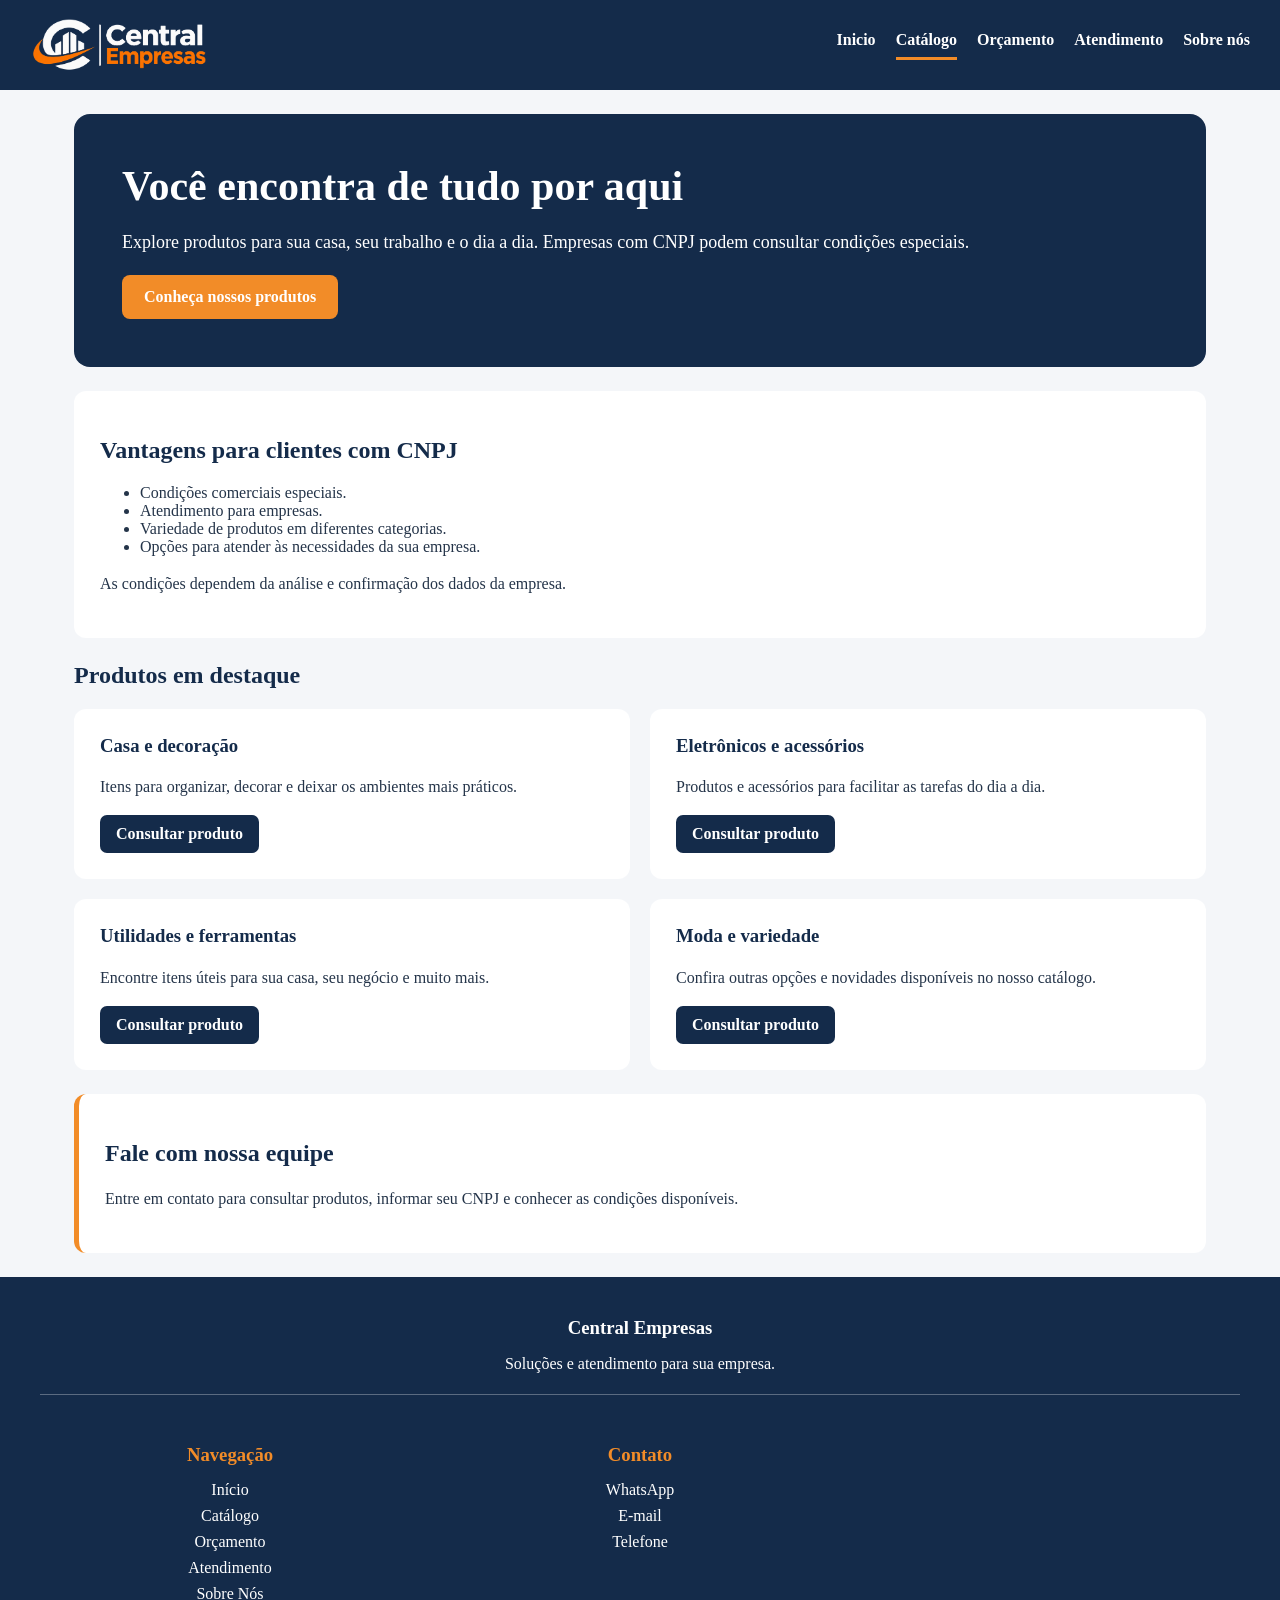
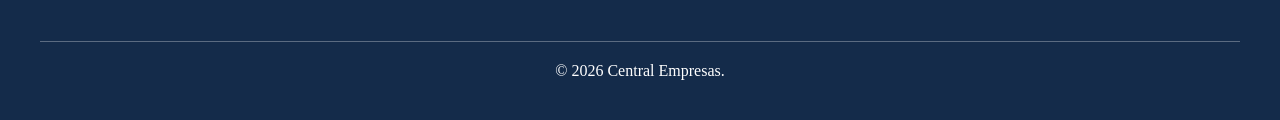
==== public/index.html @ d6b47f9c "atualizacao do codigo v2" ====
<!DOCTYPE html>
<html lang="pt-br">
<head>
    <meta charset="UTF-8">
    <meta name="viewport" content="width=device-width, initial-scale=1.0">
    <meta http-equiv="refresh" content="0; url=./catalogo-cnpj.html">
    <link rel="canonical" href="./catalogo-cnpj.html">
    <title>Central Empresas</title>
</head>
<body>
    <p>Redirecionando para o <a href="./catalogo-cnpj.html">Catálogo</a>...</p>
</body>
</html>
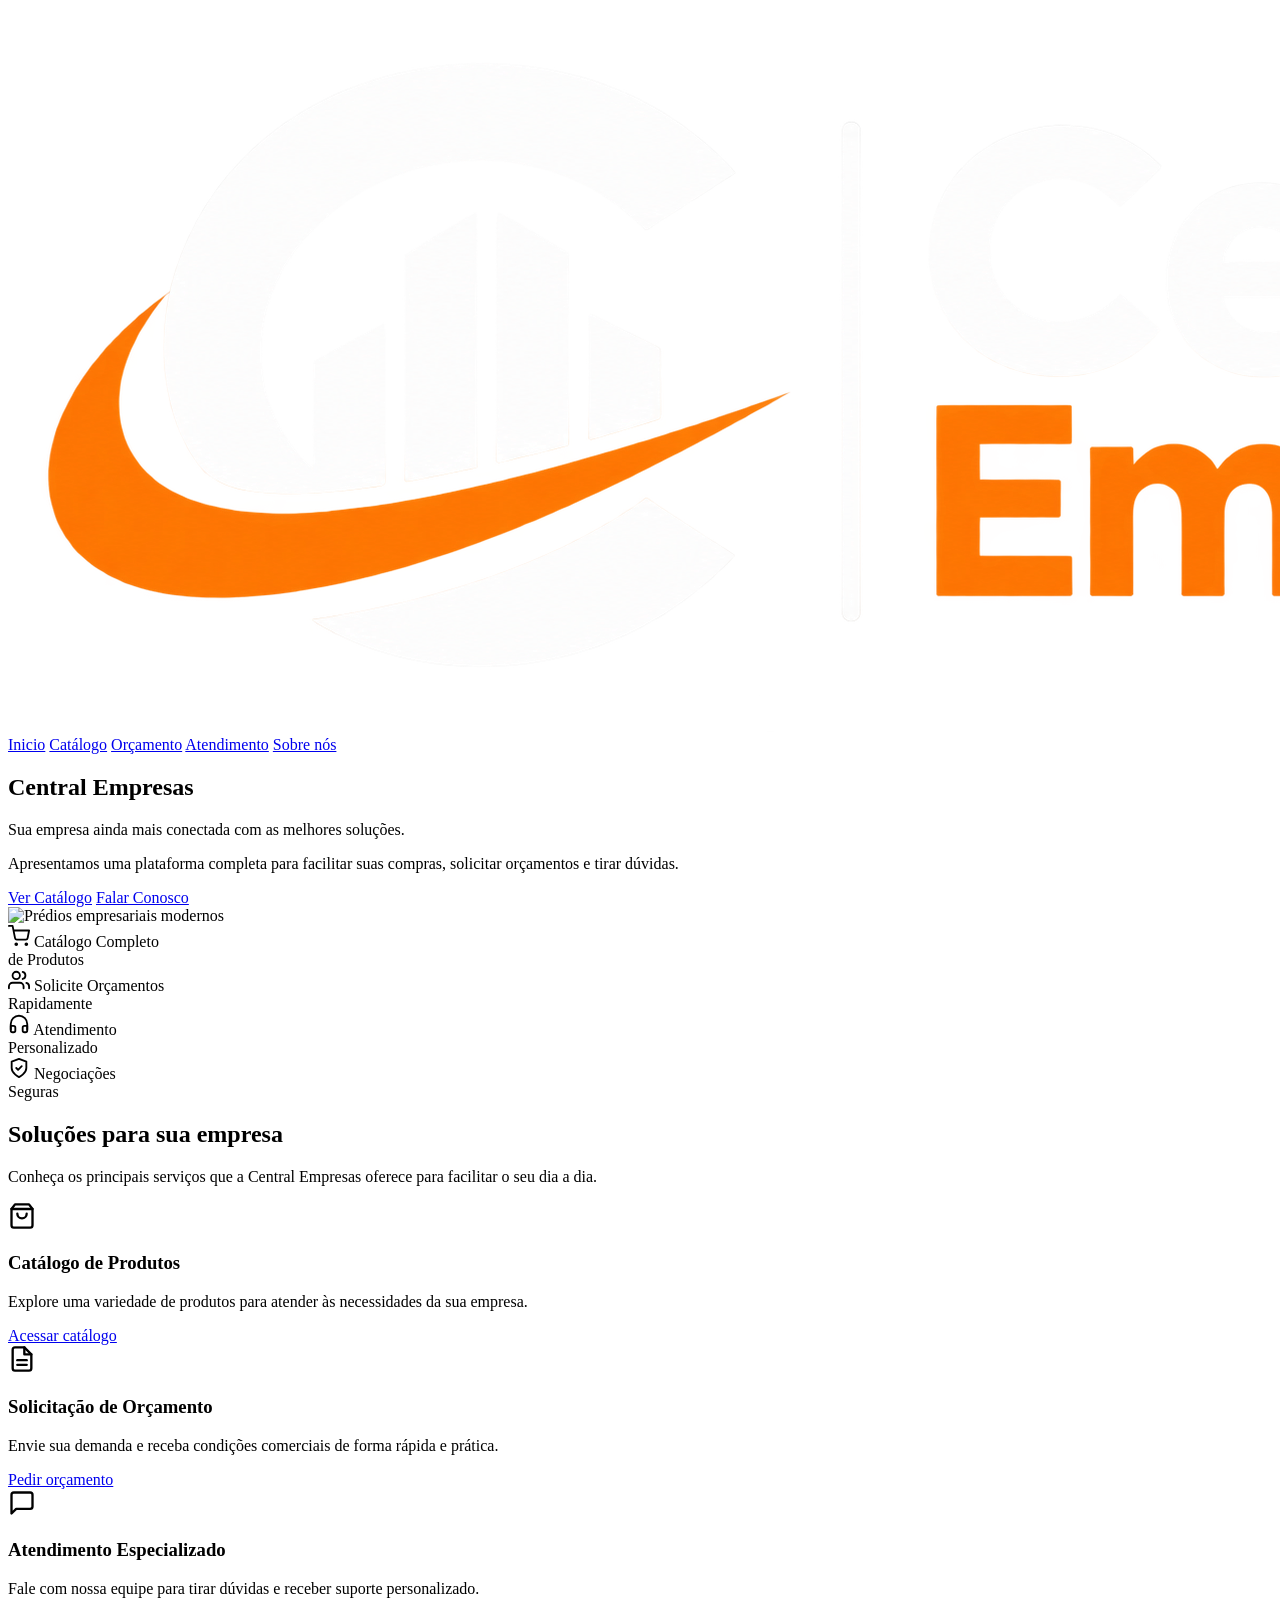
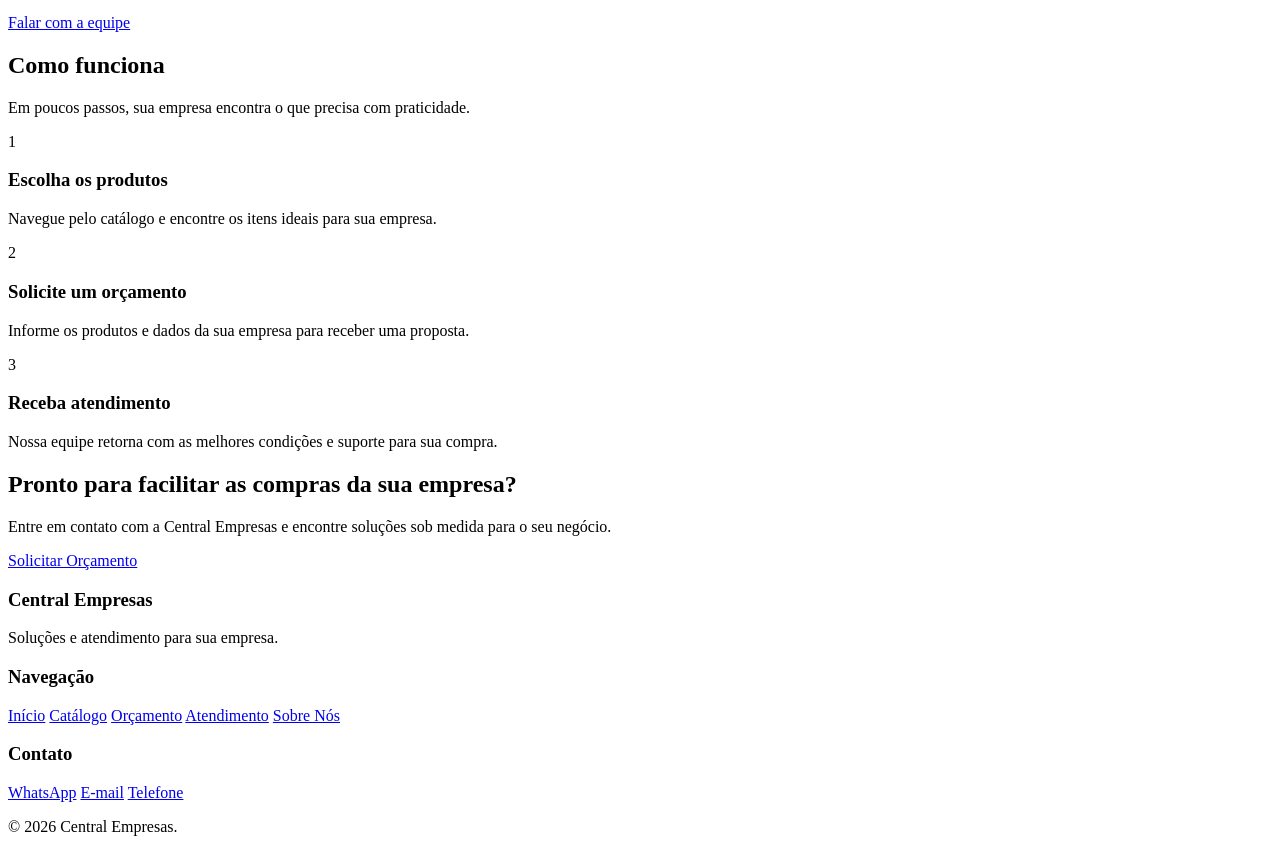
==== commit d37cd10b: "primeiro commit de teste" ====
--- a/public/index.html
+++ b/public/index.html
@@ -1,13 +1,151 @@
 <!DOCTYPE html>
-<html lang="pt-br">
+<html lang="pt-BR">
 <head>
     <meta charset="UTF-8">
     <meta name="viewport" content="width=device-width, initial-scale=1.0">
-    <meta http-equiv="refresh" content="0; url=./catalogo-cnpj.html">
-    <link rel="canonical" href="./catalogo-cnpj.html">
-    <title>Central Empresas</title>
+    <meta name="description" content="Central Empresas - sua empresa ainda mais conectada com as melhores soluções.">
+    <title>Central Empresas | Home</title>
+    <link rel="stylesheet" href="home.css">
 </head>
 <body>
-    <p>Redirecionando para o <a href="./catalogo-cnpj.html">Catálogo</a>...</p>
+    <header>
+        <img src="logo.png" alt="Logo Central Empresas" class="logo">
+        <nav>
+            <a href="index.html" aria-current="page">Inicio</a>
+            <a href="catalogo-cnpj.html">Catálogo</a>
+            <a href="orcamento.html">Orçamento</a>
+            <a href="atendimento.html">Atendimento</a>
+            <a href="sobre_nos.html">Sobre nós</a>&#x20;
+        </nav>
+    </header>
+
+    <main>
+        <section class="hero">
+            <div class="hero-conteudo">
+                <h1>Central <span>Empresas</span></h1>
+                <p class="hero-subtitulo">Sua empresa ainda mais conectada com as melhores soluções.</p>
+                <p class="hero-descricao">Apresentamos uma plataforma completa para facilitar suas compras, solicitar orçamentos e tirar dúvidas.</p>
+                <div class="hero-botoes">
+                    <a href="catalogo-cnpj.html" class="btn btn-primario">Ver Catálogo</a>
+                    <a href="atendimento.html" class="btn btn-secundario">Falar Conosco</a>
+                </div>
+            </div>
+            <div class="hero-imagem">
+                <img src="https://images.unsplash.com/photo-1486406146926-c627a92ad1ab?auto=format&fit=crop&w=1200&q=80" alt="Prédios empresariais modernos">
+            </div>
+        </section>
+
+        <section class="diferenciais" aria-label="Diferenciais">
+            <div class="diferencial">
+                <span class="diferencial-icone" aria-hidden="true">
+                    <svg width="22" height="22" viewBox="0 0 24 24" fill="none" stroke="currentColor" stroke-width="2" stroke-linecap="round" stroke-linejoin="round"><circle cx="9" cy="21" r="1"></circle><circle cx="20" cy="21" r="1"></circle><path d="M1 1h4l2.68 13.39a2 2 0 0 0 2 1.61h9.72a2 2 0 0 0 2-1.61L23 6H6"></path></svg>
+                </span>
+                <span>Catálogo Completo<br>de Produtos</span>
+            </div>
+            <div class="diferencial">
+                <span class="diferencial-icone" aria-hidden="true">
+                    <svg width="22" height="22" viewBox="0 0 24 24" fill="none" stroke="currentColor" stroke-width="2" stroke-linecap="round" stroke-linejoin="round"><path d="M17 21v-2a4 4 0 0 0-4-4H5a4 4 0 0 0-4 4v2"></path><circle cx="9" cy="7" r="4"></circle><path d="M23 21v-2a4 4 0 0 0-3-3.87"></path><path d="M16 3.13a4 4 0 0 1 0 7.75"></path></svg>
+                </span>
+                <span>Solicite Orçamentos<br>Rapidamente</span>
+            </div>
+            <div class="diferencial">
+                <span class="diferencial-icone" aria-hidden="true">
+                    <svg width="22" height="22" viewBox="0 0 24 24" fill="none" stroke="currentColor" stroke-width="2" stroke-linecap="round" stroke-linejoin="round"><path d="M3 18v-6a9 9 0 0 1 18 0v6"></path><path d="M21 19a2 2 0 0 1-2 2h-1a2 2 0 0 1-2-2v-3a2 2 0 0 1 2-2h3z"></path><path d="M3 19a2 2 0 0 0 2 2h1a2 2 0 0 0 2-2v-3a2 2 0 0 0-2-2H3z"></path></svg>
+                </span>
+                <span>Atendimento<br>Personalizado</span>
+            </div>
+            <div class="diferencial">
+                <span class="diferencial-icone" aria-hidden="true">
+                    <svg width="22" height="22" viewBox="0 0 24 24" fill="none" stroke="currentColor" stroke-width="2" stroke-linecap="round" stroke-linejoin="round"><path d="M12 22s8-4 8-10V5l-8-3-8 3v7c0 6 8 10 8 10z"></path><path d="m9 12 2 2 4-4"></path></svg>
+                </span>
+                <span>Negociações<br>Seguras</span>
+            </div>
+        </section>
+
+        <section class="solucoes">
+            <div class="secao-titulo">
+                <h2>Soluções para sua empresa</h2>
+                <p>Conheça os principais serviços que a Central Empresas oferece para facilitar o seu dia a dia.</p>
+            </div>
+            <div class="solucoes-cards">
+                <article class="solucao-card">
+                    <div class="solucao-icone">
+                        <svg width="28" height="28" viewBox="0 0 24 24" fill="none" stroke="currentColor" stroke-width="2" stroke-linecap="round" stroke-linejoin="round"><path d="M6 2 3 6v14a2 2 0 0 0 2 2h14a2 2 0 0 0 2-2V6l-3-4z"></path><line x1="3" y1="6" x2="21" y2="6"></line><path d="M16 10a4 4 0 0 1-8 0"></path></svg>
+                    </div>
+                    <h3>Catálogo de Produtos</h3>
+                    <p>Explore uma variedade de produtos para atender às necessidades da sua empresa.</p>
+                    <a href="catalogo-cnpj.html" class="card-link">Acessar catálogo</a>
+                </article>
+                <article class="solucao-card">
+                    <div class="solucao-icone">
+                        <svg width="28" height="28" viewBox="0 0 24 24" fill="none" stroke="currentColor" stroke-width="2" stroke-linecap="round" stroke-linejoin="round"><path d="M14 2H6a2 2 0 0 0-2 2v16a2 2 0 0 0 2 2h12a2 2 0 0 0 2-2V8z"></path><polyline points="14 2 14 8 20 8"></polyline><line x1="16" y1="13" x2="8" y2="13"></line><line x1="16" y1="17" x2="8" y2="17"></line></svg>
+                    </div>
+                    <h3>Solicitação de Orçamento</h3>
+                    <p>Envie sua demanda e receba condições comerciais de forma rápida e prática.</p>
+                    <a href="orcamento.html" class="card-link">Pedir orçamento</a>
+                </article>
+                <article class="solucao-card">
+                    <div class="solucao-icone">
+                        <svg width="28" height="28" viewBox="0 0 24 24" fill="none" stroke="currentColor" stroke-width="2" stroke-linecap="round" stroke-linejoin="round"><path d="M21 15a2 2 0 0 1-2 2H7l-4 4V5a2 2 0 0 1 2-2h14a2 2 0 0 1 2 2z"></path></svg>
+                    </div>
+                    <h3>Atendimento Especializado</h3>
+                    <p>Fale com nossa equipe para tirar dúvidas e receber suporte personalizado.</p>
+                    <a href="atendimento.html" class="card-link">Falar com a equipe</a>
+                </article>
+            </div>
+        </section>
+
+        <section class="como-funciona">
+            <div class="secao-titulo">
+                <h2>Como funciona</h2>
+                <p>Em poucos passos, sua empresa encontra o que precisa com praticidade.</p>
+            </div>
+            <div class="passos">
+                <div class="passo">
+                    <span class="passo-numero">1</span>
+                    <h3>Escolha os produtos</h3>
+                    <p>Navegue pelo catálogo e encontre os itens ideais para sua empresa.</p>
+                </div>
+                <div class="passo">
+                    <span class="passo-numero">2</span>
+                    <h3>Solicite um orçamento</h3>
+                    <p>Informe os produtos e dados da sua empresa para receber uma proposta.</p>
+                </div>
+                <div class="passo">
+                    <span class="passo-numero">3</span>
+                    <h3>Receba atendimento</h3>
+                    <p>Nossa equipe retorna com as melhores condições e suporte para sua compra.</p>
+                </div>
+            </div>
+        </section>
+
+        <section class="cta-home">
+            <h2>Pronto para facilitar as compras da sua empresa?</h2>
+            <p>Entre em contato com a Central Empresas e encontre soluções sob medida para o seu negócio.</p>
+            <a href="orcamento.html" class="btn btn-primario">Solicitar Orçamento</a>
+        </section>
+    </main>
+
+    <footer>
+        <div class="footer-info">
+            <h3>Central Empresas</h3>
+            <p>Soluções e atendimento para sua empresa.</p>
+        </div>
+        <div class="footer-nav">
+            <h3>Navegação</h3>
+            <a href="index.html">Início</a>
+            <a href="catalogo-cnpj.html">Catálogo</a>
+            <a href="orcamento.html">Orçamento</a>
+            <a href="atendimento.html">Atendimento</a>
+            <a href="sobre_nos.html">Sobre Nós</a>
+        </div>
+        <div class="footer-contato">
+            <h3>Contato</h3>
+            <a href="atendimento.html">WhatsApp</a>
+            <a href="atendimento.html">E-mail</a>
+            <a href="atendimento.html">Telefone</a>
+        </div>
+        <p class="copyright">© 2026 Central Empresas.</p>
+    </footer>
 </body>
-</html>
+</html>
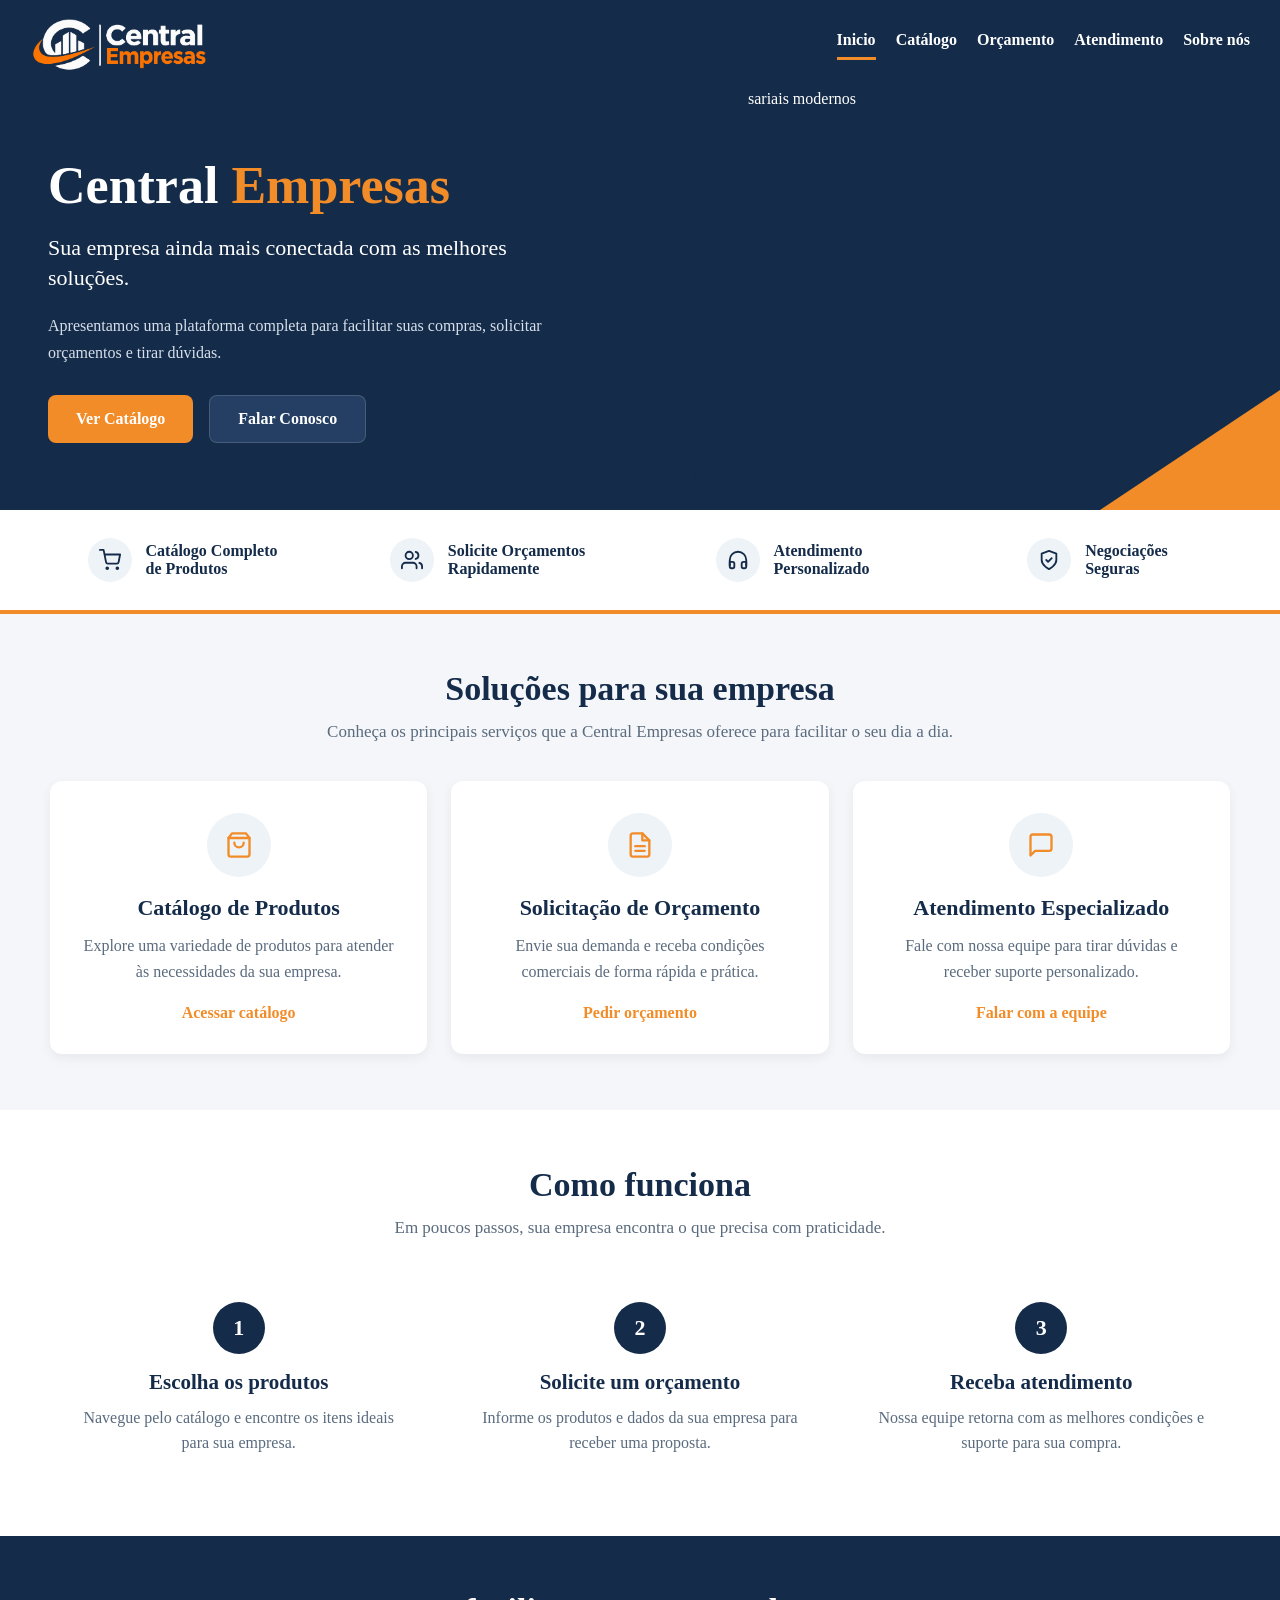
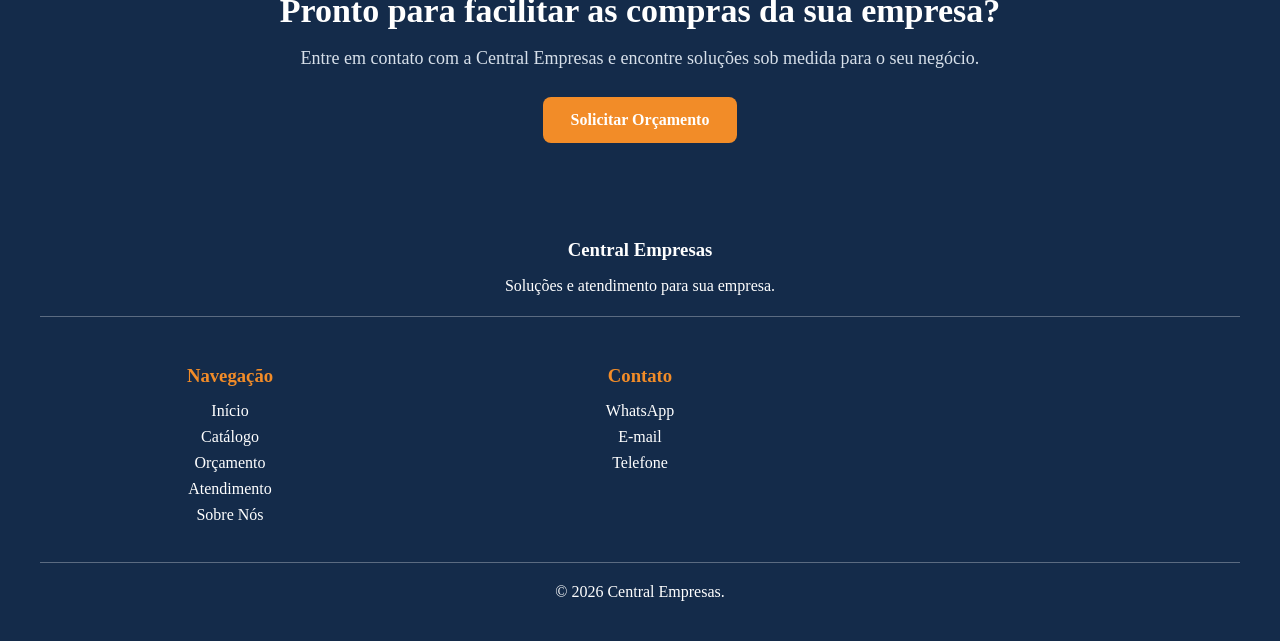
==== commit d68f707d: "Simplifica estilos da página inicial" ====
--- a/public/index.html
+++ b/public/index.html
@@ -5,7 +5,7 @@
     <meta name="viewport" content="width=device-width, initial-scale=1.0">
     <meta name="description" content="Central Empresas - sua empresa ainda mais conectada com as melhores soluções.">
     <title>Central Empresas | Home</title>
-    <link rel="stylesheet" href="home.css">
+    <link rel="stylesheet" href="index.css">
 </head>
 <body>
     <header>
--- a/public/index.css
+++ b/public/index.css
@@ -0,0 +1,461 @@
+:root {
+    --navy: #142b4a;
+    --orange: #f28c28;
+    --text: #243449;
+    --muted: #5a6b7d;
+    --background: #f4f6f9;
+    --soft-background: #eef3f8;
+    --white: #fff;
+}
+
+body {
+    margin: 0;
+    color: var(--text);
+    background: var(--background);
+}
+
+header,
+footer,
+.hero {
+    background: var(--navy);
+    color: var(--white);
+}
+
+header {
+    display: flex;
+    align-items: center;
+    justify-content: space-between;
+    padding: 15px 30px;
+}
+
+.logo {
+    width: 180px;
+}
+
+nav {
+    display: flex;
+    gap: 20px;
+}
+
+nav a {
+    color: var(--white);
+    font-size: 16px;
+    font-weight: bold;
+    text-decoration: none;
+}
+
+nav a:hover,
+.footer-nav a:hover,
+.footer-contato a:hover {
+    color: var(--orange);
+}
+
+nav a[aria-current="page"] {
+    padding-bottom: 8px;
+    border-bottom: 3px solid var(--orange);
+}
+
+.hero {
+    display: grid;
+    grid-template-columns: 1fr 1fr;
+    min-height: 420px;
+    overflow: hidden;
+}
+
+.hero-conteudo {
+    display: flex;
+    flex-direction: column;
+    justify-content: center;
+    padding: 56px 48px;
+}
+
+.hero-conteudo h1 {
+    margin: 0 0 18px;
+    font-size: 52px;
+    line-height: 1.1;
+}
+
+.hero-conteudo h1 span,
+.footer-nav h3,
+.footer-contato h3 {
+    color: var(--orange);
+}
+
+.hero-subtitulo {
+    max-width: 560px;
+    margin: 0 0 18px;
+    font-size: 22px;
+    line-height: 1.4;
+}
+
+.hero-descricao {
+    max-width: 560px;
+    margin: 0 0 28px;
+    color: #d7e0ea;
+    font-size: 16px;
+    line-height: 1.7;
+}
+
+.hero-botoes {
+    display: flex;
+    flex-wrap: wrap;
+    gap: 16px;
+}
+
+.btn {
+    display: inline-flex;
+    align-items: center;
+    justify-content: center;
+    padding: 14px 28px;
+    border-radius: 8px;
+    font-size: 16px;
+    font-weight: bold;
+    text-decoration: none;
+    transition: background 0.2s ease;
+}
+
+.btn-primario {
+    background: var(--orange);
+    color: var(--white);
+}
+
+.btn-primario:hover {
+    background: #ff9d3f;
+}
+
+.btn-secundario {
+    border: 1px solid rgba(255, 255, 255, 0.15);
+    background: #243f63;
+    color: var(--white);
+}
+
+.btn-secundario:hover {
+    background: #2f5078;
+}
+
+.hero-imagem {
+    position: relative;
+    min-height: 320px;
+}
+
+.hero-imagem::before,
+.hero-imagem::after {
+    position: absolute;
+    content: "";
+}
+
+.hero-imagem::before {
+    z-index: 1;
+    top: 0;
+    bottom: 0;
+    left: -60px;
+    width: 140px;
+    transform: skewX(-8deg);
+    background: var(--navy);
+}
+
+.hero-imagem::after {
+    z-index: 2;
+    right: 0;
+    bottom: 0;
+    width: 180px;
+    height: 120px;
+    background: var(--orange);
+    clip-path: polygon(100% 0, 100% 100%, 0 100%);
+}
+
+.hero-imagem img {
+    display: block;
+    width: 100%;
+    height: 100%;
+    object-fit: cover;
+}
+
+.diferenciais {
+    display: grid;
+    grid-template-columns: repeat(4, 1fr);
+    gap: 20px;
+    padding: 28px 40px;
+    border-bottom: 4px solid var(--orange);
+    background: var(--white);
+}
+
+.diferencial {
+    display: flex;
+    align-items: center;
+    justify-content: center;
+    gap: 14px;
+    color: var(--navy);
+    font-weight: bold;
+}
+
+.diferencial-icone,
+.solucao-icone,
+.passo-numero {
+    display: flex;
+    flex-shrink: 0;
+    align-items: center;
+    justify-content: center;
+    border-radius: 50%;
+}
+
+.diferencial-icone {
+    width: 44px;
+    height: 44px;
+    background: var(--soft-background);
+    color: var(--navy);
+    font-size: 22px;
+}
+
+.solucoes,
+.como-funciona {
+    padding: 56px 40px;
+}
+
+.solucoes {
+    background: var(--background);
+}
+
+.como-funciona {
+    background: var(--white);
+}
+
+.secao-titulo {
+    margin-bottom: 36px;
+    text-align: center;
+}
+
+.secao-titulo h2 {
+    margin: 0 0 10px;
+    color: var(--navy);
+    font-size: 34px;
+}
+
+.secao-titulo p {
+    margin: 0;
+    color: var(--muted);
+    font-size: 17px;
+    line-height: 1.6;
+}
+
+.solucoes-cards,
+.passos {
+    display: grid;
+    grid-template-columns: repeat(3, 1fr);
+    gap: 24px;
+    max-width: 1180px;
+    margin: 0 auto;
+}
+
+.solucao-card {
+    padding: 32px 28px;
+    border-radius: 12px;
+    background: var(--white);
+    box-shadow: 0 4px 12px rgba(0, 0, 0, 0.06);
+    text-align: center;
+}
+
+.solucao-icone {
+    width: 64px;
+    height: 64px;
+    margin: 0 auto 18px;
+    background: var(--soft-background);
+    color: var(--orange);
+}
+
+.solucao-card h3,
+.passo h3 {
+    color: var(--navy);
+}
+
+.solucao-card h3 {
+    margin: 0 0 12px;
+    font-size: 22px;
+}
+
+.solucao-card p {
+    margin: 0 0 20px;
+}
+
+.solucao-card p,
+.passo p {
+    color: var(--muted);
+    line-height: 1.6;
+}
+
+.card-link {
+    color: var(--orange);
+    font-weight: bold;
+    text-decoration: none;
+}
+
+.card-link:hover {
+    color: var(--navy);
+}
+
+.passo {
+    padding: 24px 20px;
+    text-align: center;
+}
+
+.passo-numero {
+    width: 52px;
+    height: 52px;
+    margin: 0 auto 16px;
+    background: var(--navy);
+    color: var(--white);
+    font-size: 22px;
+    font-weight: bold;
+}
+
+.passo h3 {
+    margin: 0 0 10px;
+    font-size: 21px;
+}
+
+.passo p {
+    margin: 0;
+}
+
+.cta-home {
+    padding: 56px 24px;
+    background: var(--navy);
+    color: var(--white);
+    text-align: center;
+}
+
+.cta-home h2 {
+    margin: 0 0 14px;
+    font-size: 34px;
+}
+
+.cta-home p {
+    margin: 0 0 24px;
+    color: #d7e0ea;
+    font-size: 18px;
+    line-height: 1.6;
+}
+
+footer {
+    display: grid;
+    grid-template-columns: repeat(3, 1fr);
+    gap: 30px;
+    padding: 40px;
+}
+
+.footer-info {
+    grid-column: 1 / -1;
+    padding-bottom: 5px;
+    border-bottom: 1px solid rgba(255, 255, 255, 0.3);
+    text-align: center;
+}
+
+.footer-info h3 {
+    margin: 0 0 8px;
+}
+
+.footer-nav,
+.footer-contato {
+    text-align: center;
+}
+
+.footer-nav h3,
+.footer-contato h3 {
+    margin-bottom: 15px;
+}
+
+.footer-nav a,
+.footer-contato a {
+    display: block;
+    margin-bottom: 8px;
+    color: var(--white);
+    text-decoration: none;
+}
+
+.copyright {
+    grid-column: 1 / -1;
+    margin: 0;
+    padding-top: 20px;
+    border-top: 1px solid rgba(255, 255, 255, 0.3);
+    text-align: center;
+}
+
+@media (max-width: 980px) {
+    .hero {
+        grid-template-columns: 1fr;
+    }
+
+    .hero-imagem::before {
+        display: none;
+    }
+
+    .hero-imagem {
+        min-height: 280px;
+    }
+
+    .diferenciais {
+        grid-template-columns: repeat(2, 1fr);
+    }
+
+    .solucoes-cards,
+    .passos {
+        grid-template-columns: 1fr;
+    }
+}
+
+@media (max-width: 700px) {
+    header {
+        flex-direction: column;
+        gap: 15px;
+        padding: 15px;
+    }
+
+    .logo {
+        width: 140px;
+    }
+
+    nav {
+        flex-wrap: wrap;
+        justify-content: center;
+        gap: 12px;
+    }
+
+    nav a {
+        font-size: 14px;
+    }
+
+    .hero-conteudo {
+        padding: 36px 20px;
+    }
+
+    .hero-conteudo h1 {
+        font-size: 40px;
+    }
+
+    .hero-subtitulo {
+        font-size: 18px;
+    }
+
+    .diferenciais {
+        grid-template-columns: 1fr;
+        padding: 24px 20px;
+    }
+
+    .diferencial {
+        justify-content: flex-start;
+    }
+
+    .solucoes,
+    .como-funciona {
+        padding: 40px 20px;
+    }
+
+    .secao-titulo h2,
+    .cta-home h2 {
+        font-size: 28px;
+    }
+
+    footer {
+        grid-template-columns: 1fr;
+    }
+}
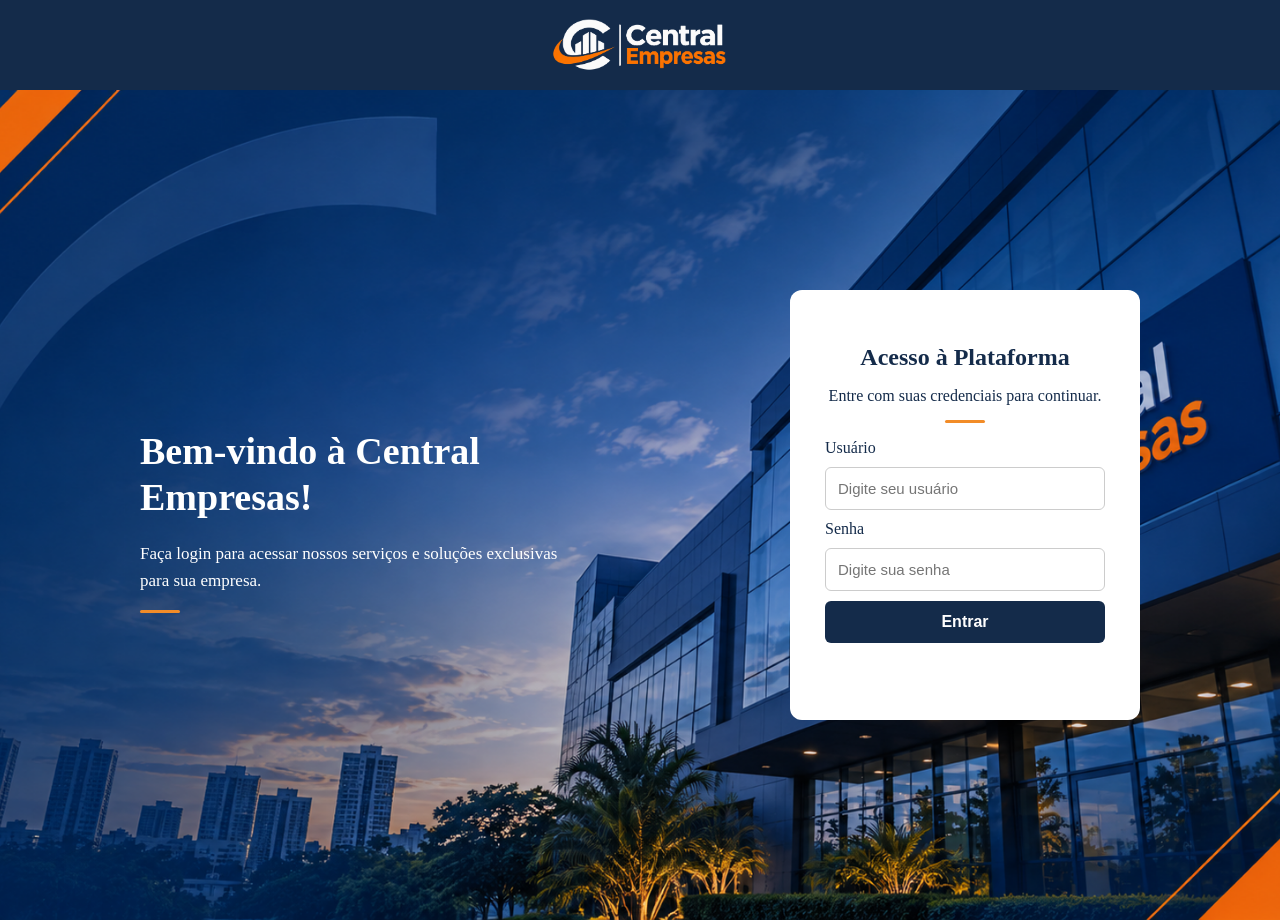
==== commit 16340a67: "atualizacao do login v2" ====
--- a/public/index.html
+++ b/public/index.html
@@ -5,6 +5,7 @@
     <meta name="viewport" content="width=device-width, initial-scale=1.0">
     <meta name="description" content="Central Empresas - sua empresa ainda mais conectada com as melhores soluções.">
     <title>Central Empresas | Home</title>
+    <script src="auth-guard.js"></script>
     <link rel="stylesheet" href="index.css">
 </head>
 <body>
@@ -15,7 +16,7 @@
             <a href="catalogo-cnpj.html">Catálogo</a>
             <a href="orcamento.html">Orçamento</a>
             <a href="atendimento.html">Atendimento</a>
-            <a href="sobre_nos.html">Sobre nós</a>&#x20;
+            <a href="sobre.html">Sobre nós</a>&#x20;
         </nav>
     </header>
 
@@ -137,7 +138,7 @@
             <a href="catalogo-cnpj.html">Catálogo</a>
             <a href="orcamento.html">Orçamento</a>
             <a href="atendimento.html">Atendimento</a>
-            <a href="sobre_nos.html">Sobre Nós</a>
+            <a href="sobre.html">Sobre Nós</a>
         </div>
         <div class="footer-contato">
             <h3>Contato</h3>
